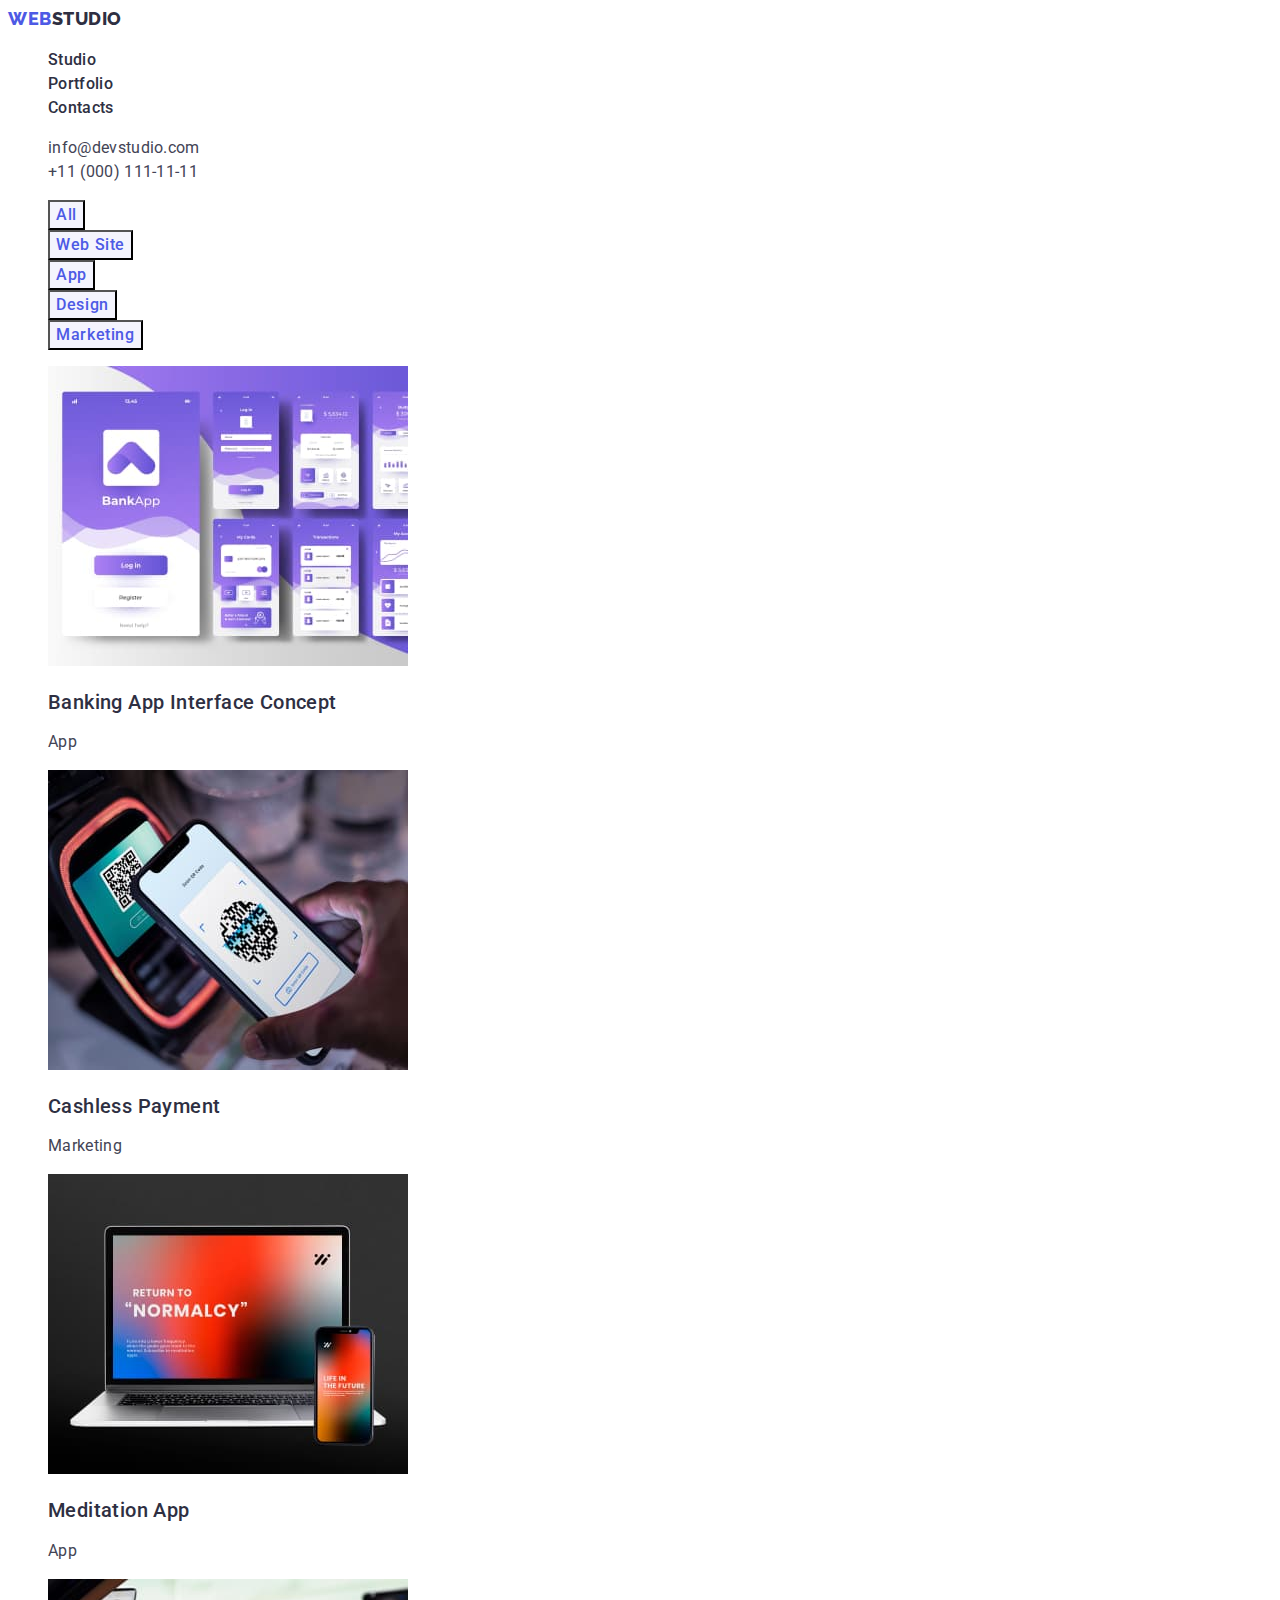
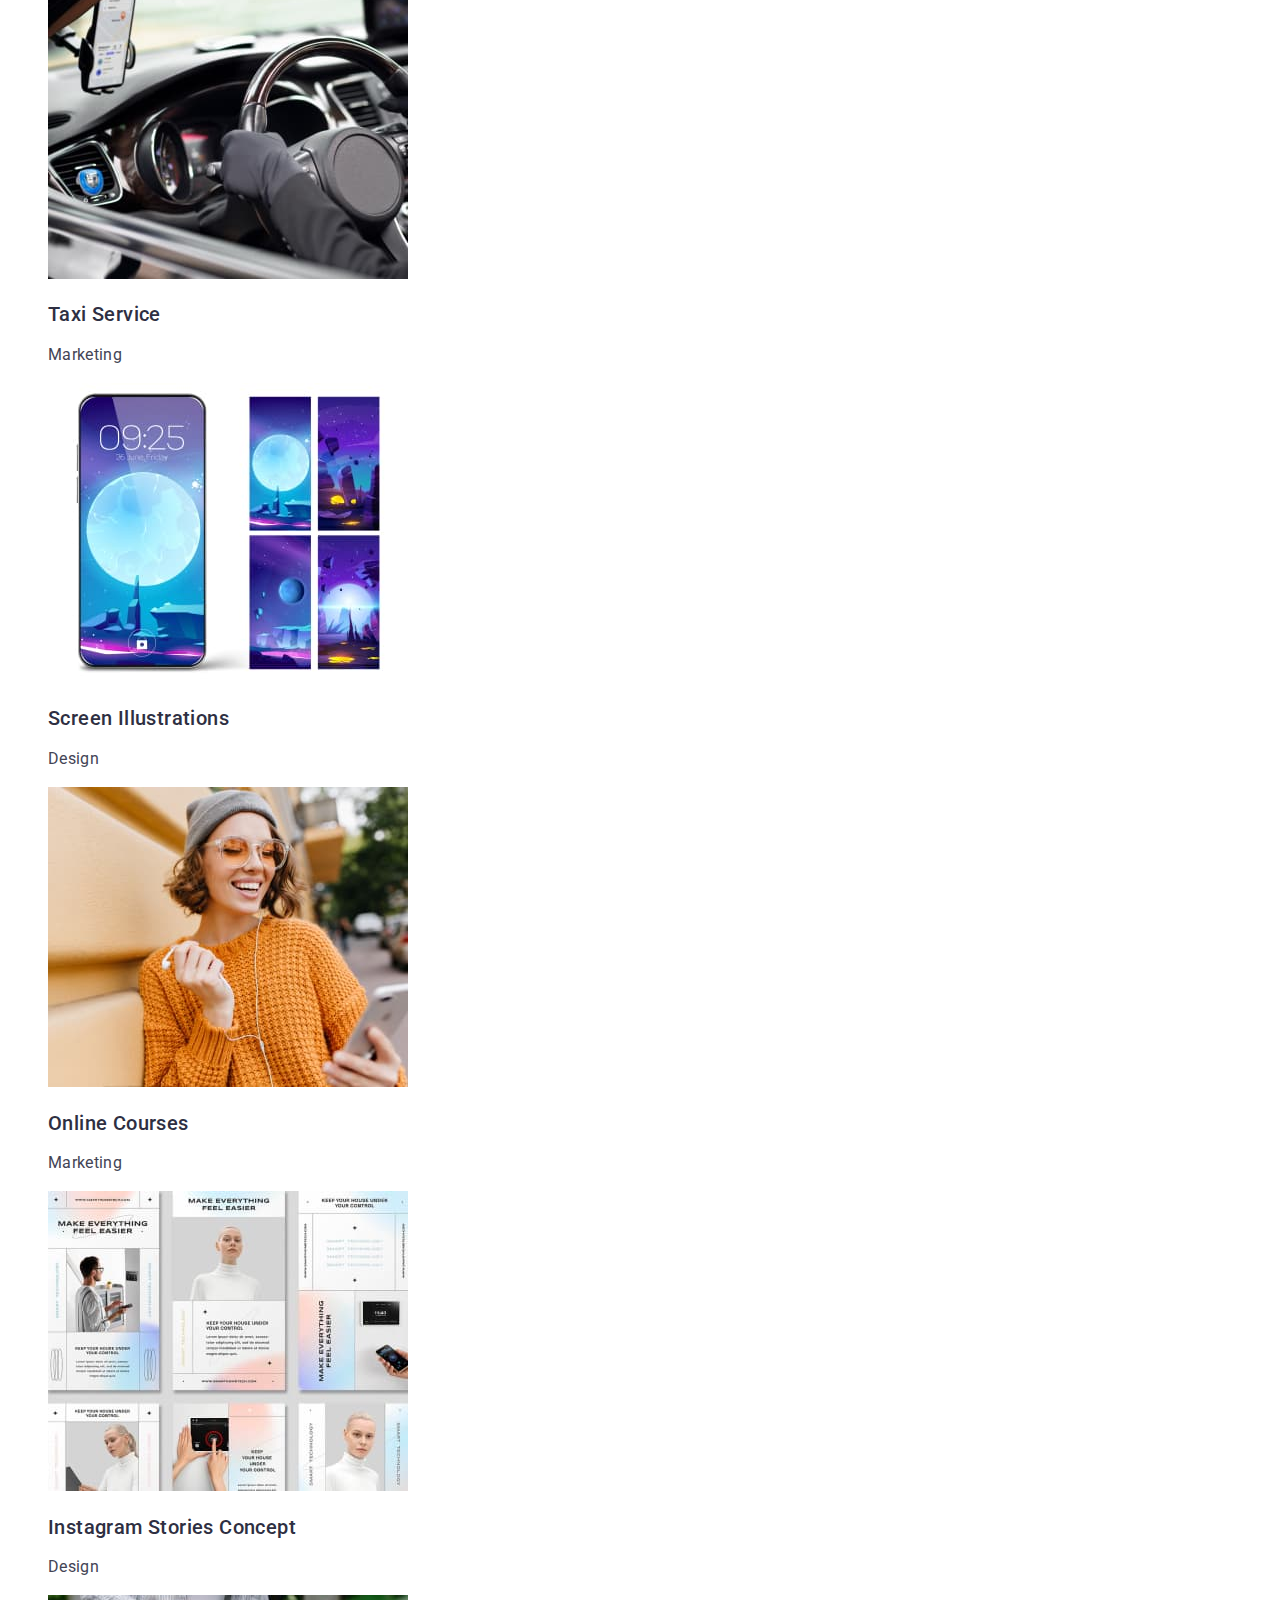
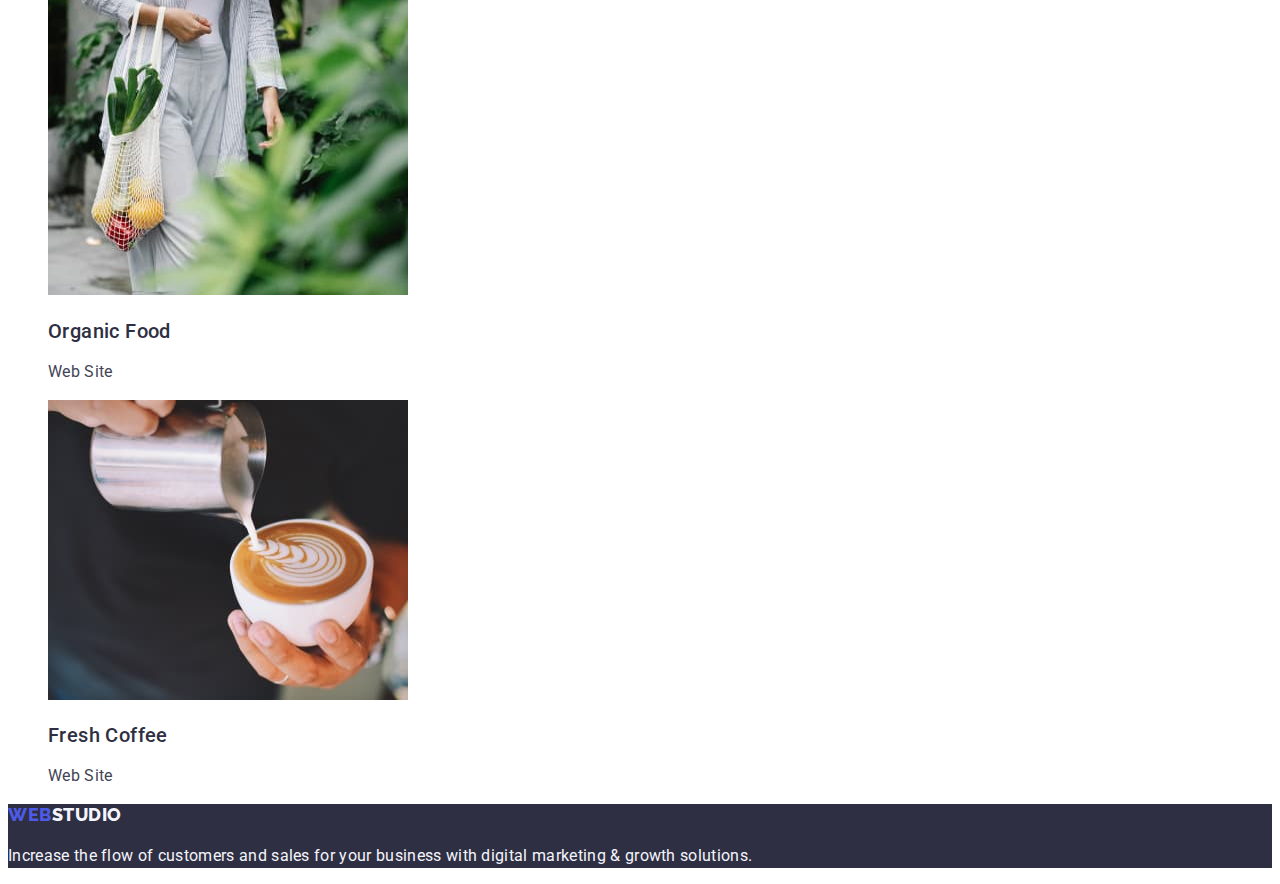
==== portfolio.html @ 8db3d0d8 "Initial commit" ====
<!DOCTYPE html>
<html lang="en">
  <head>
    <meta charset="UTF-8" />
    <meta http-equiv="X-UA-Compatible" content="IE=edge" />
    <meta name="viewport" content="width=device-width, initial-scale=1.0" />
    <title>Portfolio</title>
    <link rel="preconnect" href="https://fonts.googleapis.com" />
    <link rel="preconnect" href="https://fonts.gstatic.com" crossorigin />
    <link
      href="https://fonts.googleapis.com/css2?family=Raleway:wght@800&family=Roboto:wght@400;500;700;900&display=swap"
      rel="stylesheet"
    />
    <link rel="stylesheet" href="./css/styles.css" />
  </head>
  <body>
    <!-- Header -->
    <header class="header">
      <nav class="nav">
        <a href="./index.html" class="logo link">Web<span class="header-logo">Studio</span></a>

        <ul class="list nav-list">
          <li class="nav-item"><a href="./index.html" class="link nav-link">Studio</a></li>
          <li class="nav-item"><a href="./portfolio.html" class="link nav-link">Portfolio</a></li>
          <li class="nav-item"><a href="" class="link nav-link">Contacts</a></li>
        </ul>
      </nav>
      <address class="address">
        <ul class="list address-list">
          <li class="address-item">
            <a href="mailto:info@devstudio.com" class="link address-link">info@devstudio.com</a>
          </li>
          <li class="address-item">
            <a href="tel:+110001111111" class="link address-link">+11 (000) 111-11-11</a>
          </li>
        </ul>
      </address>
    </header>
    <!-- Main -->
    <main>
      <section class="portfolio">
        <h1 class="portfolio-title" hidden>Gallery</h1>
        <!-- Filter -->
        <ul class="list filter-list">
          <li class="filter-item">
            <button type="button" class="btn filter-btn">All</button>
          </li>
          <li class="filter-item">
            <button type="button" class="btn filter-btn">Web Site</button>
          </li>
          <li class="filter-item"><button type="button" class="btn filter-btn">App</button></li>
          <li class="filter-item"><button type="button" class="btn filter-btn">Design</button></li>
          <li class="filter-item">
            <button type="button" class="btn filter-btn">Marketing</button>
          </li>
        </ul>
        <!-- Portfolio -->
        <ul class="list portfolio-list">
          <li class="portfolio-item">
            <a href="" class="link">
              <img
                src="./images/banking-app.jpg"
                alt="Banking app interface "
                class="portfolio-pic"
              />
              <h2 class="subtitle portfolio-subtitle">Banking App Interface Concept</h2>
              <p class="portfolio-text">App</p>
            </a>
          </li>
          <li class="portfolio-item">
            <a href="" class="link">
              <img
                src="./images/cashless-payment.jpg"
                alt="Cashless payment via QR-code"
                class="portfolio-pic"
              />
              <h2 class="subtitle portfolio-subtitle">Cashless Payment</h2>
              <p class="portfolio-text">Marketing</p>
            </a>
          </li>
          <li class="portfolio-item">
            <a href="" class="link">
              <img src="./images/meditation-app.jpg" alt="Laptop and phone" class="portfolio-pic" />
              <h2 class="subtitle portfolio-subtitle">Meditation App</h2>
              <p class="portfolio-text">App</p>
            </a>
          </li>
          <li class="portfolio-item">
            <a href="" class="link">
              <img
                src="./images/taxi-service.jpeg"
                alt="taxu driver holding the wheel"
                class="portfolio-pic"
              />
              <h2 class="subtitle portfolio-subtitle">Taxi Service</h2>
              <p class="portfolio-text">Marketing</p>
            </a>
          </li>
          <li class="portfolio-item">
            <a href="" class="link">
              <img
                src="./images/screen-illustrations.jpg"
                alt="Screen with different wallpapers"
                class="portfolio-pic"
              />
              <h2 class="subtitle portfolio-subtitle">Screen Illustrations</h2>
              <p class="portfolio-text">Design</p>
            </a>
          </li>
          <li class="portfolio-item">
            <a href="" class="link">
              <img
                src="./images/online-courses.jpg"
                alt="Girl smiling and holding  headphones with a phone"
                class="portfolio-pic"
              />
              <h2 class="subtitle portfolio-subtitle">Online Courses</h2>
              <p class="portfolio-text">Marketing</p>
            </a>
          </li>
          <li class="portfolio-item">
            <a href="" class="link">
              <img
                src="./images/instagram-stories.jpg"
                alt="Tamplates with Instagram pages"
                class="portfolio-pic"
              />
              <h2 class="subtitle portfolio-subtitle">Instagram Stories Concept</h2>
              <p class="portfolio-text">Design</p>
            </a>
          </li>
          <li class="portfolio-item">
            <a href="" class="link">
              <img
                src="./images/organic-food.jpg"
                alt="Girl carrying bag with vegetables and fruits"
                class="portfolio-pic"
              />
              <h2 class="subtitle portfolio-subtitle">Organic Food</h2>
              <p class="portfolio-text">Web Site</p>
            </a>
          </li>
          <li class="portfolio-item">
            <a href="" class="link">
              <img src="./images/fresh-coffee.jpg" alt="Cappuchino" class="portfolio-pic" />
              <h2 class="subtitle portfolio-subtitle">Fresh Coffee</h2>
              <p class="portfolio-text">Web Site</p>
            </a>
          </li>
        </ul>
      </section>
    </main>
    <!-- Footer -->
    <footer class="footer">
      <a href="./index.html" class="logo link">Web<span class="footer-logo">Studio</span></a>
      <p class="footer-text">
        Increase the flow of customers and sales for your business with digital marketing & growth
        solutions.
      </p>
    </footer>
  </body>
</html>
---- css/styles.css ----
/* Body text color #434455 */
/* Secondaty text color #2E2F42 */
/* Link color #434455 */
/* Footer text color #F4F4FD */
/* Accent color #4D5AE5 */

/* Bgc hero-footer #2E2F42; */
/* White btn-bcg  #FFFFFF; */
/* Team bgc #F4F4FD; */

/* Portfolio filer text #4D5AE5 */
/* Portfolio filter bgc active #404BBF */
/* Portfolio filter bgc #E7E9FC */

:root {
  --body-text: #434455;
  --secondary-text: #2e2f42;
  --accent-colour: #4d5ae5;
  --link: #434455;
  --hover-focus-link: #404bbf;
  --footer-text: #f4f4fd;
  --white-color: #ffffff;
  --primary-btn-bcg: #404bbf;
  --hero-footer-bgc: #2e2f42;
  --main-letter-spacing: 0.02em;
  --main-line-height: 1.5;
}
body {
  font-family: 'Roboto', sans-serif;
  line-height: var(--main-line-height);
  letter-spacing: var(--main-letter-spacing);
  color: var(--body-text);
  background-color: var(--white-color);
}
.list {
  list-style: none;
}
.link {
  text-decoration: none;
}
.subtitle {
  font-weight: 500;
  font-size: 20px;
  line-height: 1.2;
  letter-spacing: 0.02em;

  color: var(--secondary-text);
}
/* Header */
/* Logo */
.logo {
  font-family: 'Raleway', sans-serif;
  font-weight: 800;
  font-size: 18px;
  line-height: 1.17;
  letter-spacing: 0.03em;
  text-transform: uppercase;

  color: var(--accent-colour);
}
.header-logo {
  color: var(--secondary-text);
}

/* Nav */
.nav-link {
  font-weight: 500;

  color: var(--secondary-text);
}
.nav-link:hover,
.nav-link:focus {
  color: var(--hover-focus-link);
}
.address {
  font-style: normal;
}
.address-link {
  font-style: normal;

  color: var(--link);
}

.address-link:hover,
.address-link:focus {
  color: var(--hover-focus-link);
}

/* Footer */
.footer {
  background-color: var(--hero-footer-bgc);
}
.footer-logo {
  color: var(--footer-text);
}
.footer-text {
  color: var(--footer-text);
}
/* Index */
/* Hero */
.hero {
  background-color: var(--hero-footer-bgc);
}
.hero-title {
  font-size: 56px;
  line-height: 1.07;
  letter-spacing: 0.02em;
  text-align: center;

  color: var(--white-color);
}
.hero-btn {
  font-family: inherit;
  font-weight: 500;
  letter-spacing: 0.04em;

  color: var(--white-color);
  background-color: var(--accent-colour);

  cursor: pointer;
}
.hero-btn:hover,
.hero-btn:focus {
  background-color: var(--hover-focus-link);
}
/* Feature */
.features-subtitle {
  color: var(--secondary-text);
}
/* Gallery */
.gallery-title {
  font-size: 36px;
  line-height: 1.11;
  text-align: center;
  letter-spacing: 0.02em;
  text-transform: capitalize;

  color: var(--secondary-text);
}
/* Team */
.team {
  background-color: var(--footer-text);
}
.team-title {
  font-size: 36px;
  line-height: 1.11;
  text-align: center;
  letter-spacing: 0.02em;
  text-transform: capitalize;

  color: var(--secondary-text);
}
.team-item {
  background-color: var(--white-color);
}
/* Portfolio */
/* Filter */
.btn {
  font-family: inherit;
  font-weight: 500;
  font-size: 16px;
  line-height: 1.5;
  text-align: center;
  letter-spacing: 0.04em;

  cursor: pointer;
}
.filter-btn {
  color: var(--accent-colour);
  background-color: var(--footer-text);
}
.filter-btn:hover,
.filter-btn:focus {
  color: var(--white-color);
  background-color: var(--hover-focus-link);
}

/* Portfolio */
.portfolio-subtitle {
  color: var(--secondary-text);
}
.portfolio-text {
  color: var(--body-text);
}
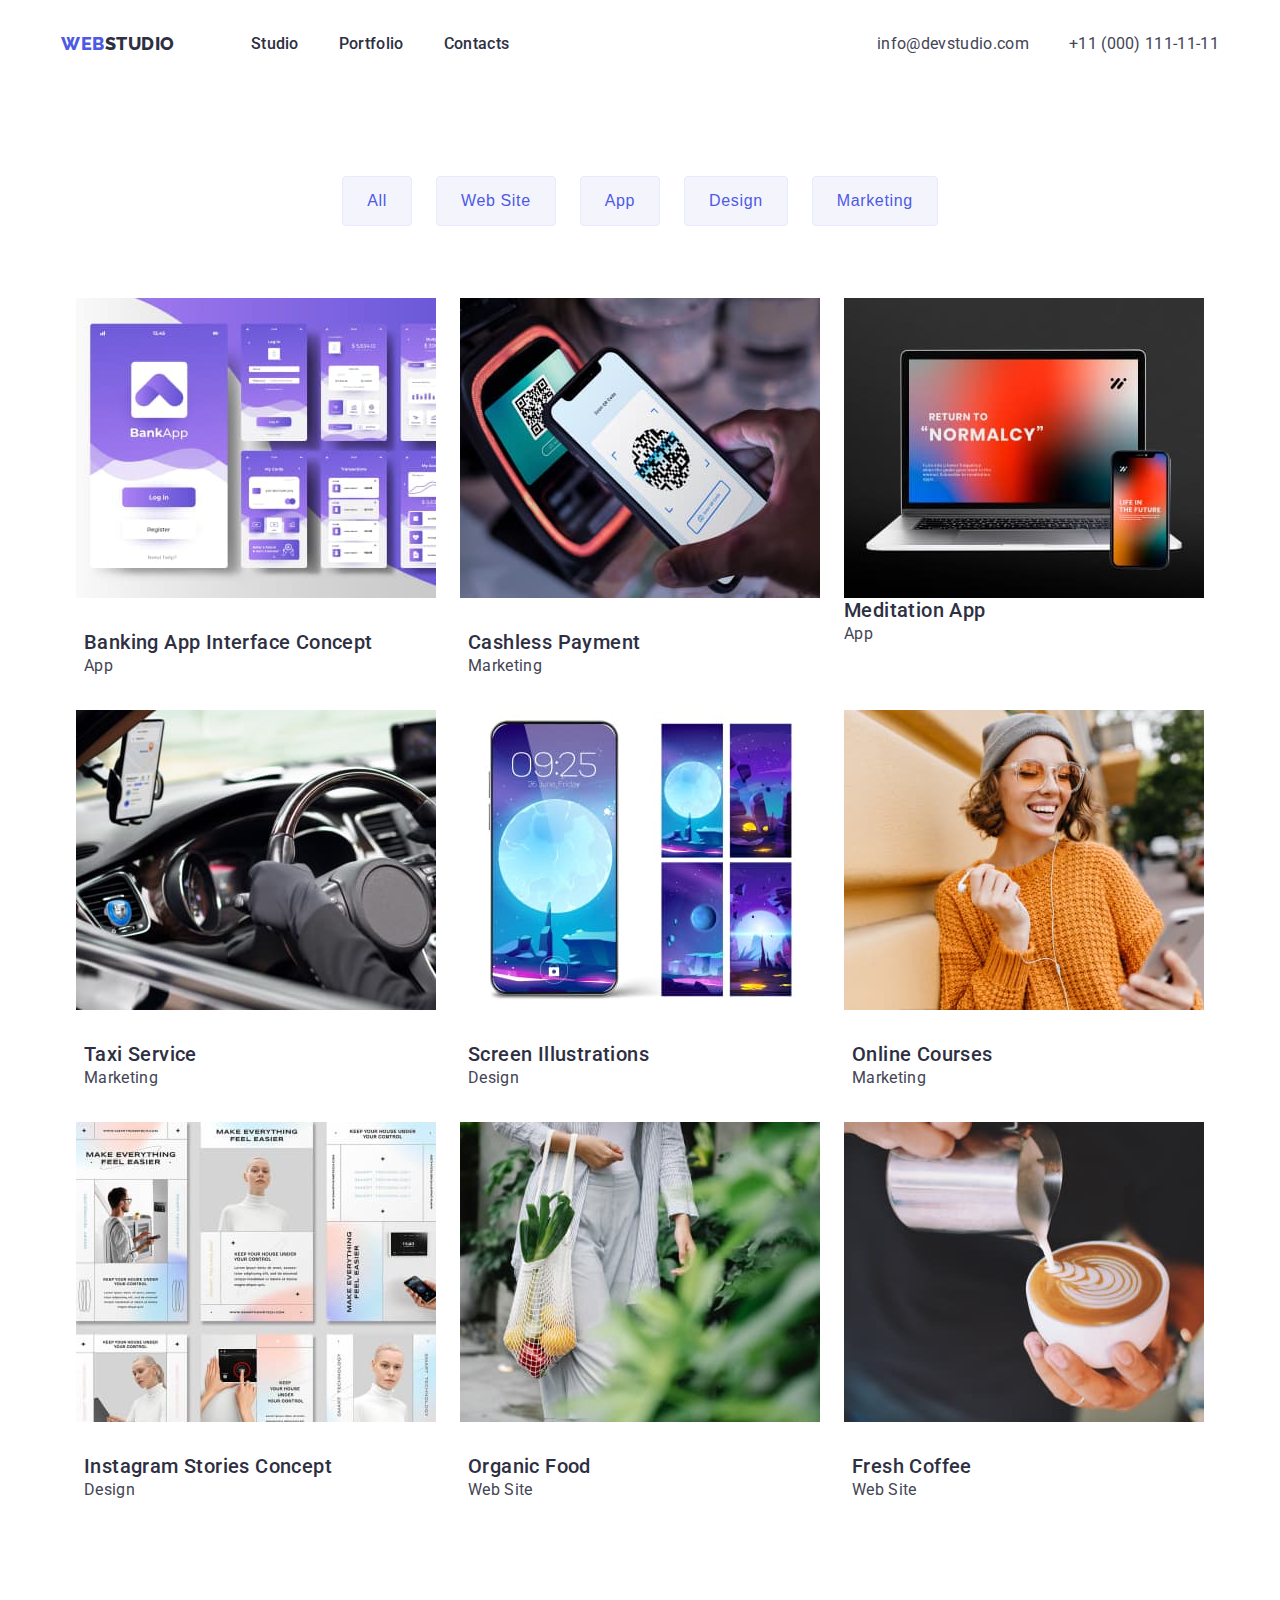
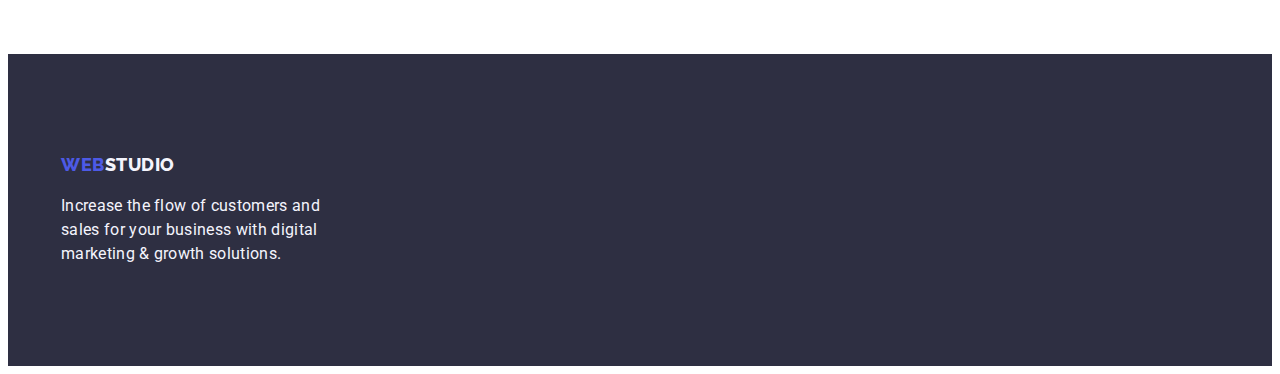
==== commit d3d9aed5: "adding flexbox" ====
--- a/portfolio.html
+++ b/portfolio.html
@@ -11,30 +11,39 @@
       href="https://fonts.googleapis.com/css2?family=Raleway:wght@800&family=Roboto:wght@400;500;700;900&display=swap"
       rel="stylesheet"
     />
+    <link
+      rel="stylesheet"
+      href="https://cdnjs.cloudflare.com/ajax/libs/modern-normalize/1.1.0/modern-normalize.min.css"
+      integrity="sha512-wpPYUAdjBVSE4KJnH1VR1HeZfpl1ub8YT/NKx4PuQ5NmX2tKuGu6U/JRp5y+Y8XG2tV+wKQpNHVUX03MfMFn9Q=="
+      crossorigin="anonymous"
+      referrerpolicy="no-referrer"
+    />
     <link rel="stylesheet" href="./css/styles.css" />
   </head>
   <body>
     <!-- Header -->
     <header class="header">
-      <nav class="nav">
-        <a href="./index.html" class="logo link">Web<span class="header-logo">Studio</span></a>
+      <div class="header-container container">
+        <nav class="nav">
+          <a href="./index.html" class="logo link">Web<span class="header-logo">Studio</span></a>
 
-        <ul class="list nav-list">
-          <li class="nav-item"><a href="./index.html" class="link nav-link">Studio</a></li>
-          <li class="nav-item"><a href="./portfolio.html" class="link nav-link">Portfolio</a></li>
-          <li class="nav-item"><a href="" class="link nav-link">Contacts</a></li>
-        </ul>
-      </nav>
-      <address class="address">
-        <ul class="list address-list">
-          <li class="address-item">
-            <a href="mailto:info@devstudio.com" class="link address-link">info@devstudio.com</a>
-          </li>
-          <li class="address-item">
-            <a href="tel:+110001111111" class="link address-link">+11 (000) 111-11-11</a>
-          </li>
-        </ul>
-      </address>
+          <ul class="list nav-list">
+            <li class="nav-item"><a href="./index.html" class="link nav-link">Studio</a></li>
+            <li class="nav-item"><a href="./portfolio.html" class="link nav-link">Portfolio</a></li>
+            <li class="nav-item"><a href="" class="link nav-link">Contacts</a></li>
+          </ul>
+        </nav>
+        <address class="address">
+          <ul class="list address-list">
+            <li class="address-item">
+              <a href="mailto:info@devstudio.com" class="link address-link">info@devstudio.com</a>
+            </li>
+            <li class="address-item">
+              <a href="tel:+110001111111" class="link address-link">+11 (000) 111-11-11</a>
+            </li>
+          </ul>
+        </address>
+      </div>
     </header>
     <!-- Main -->
     <main>
@@ -57,94 +66,110 @@
         <!-- Portfolio -->
         <ul class="list portfolio-list">
           <li class="portfolio-item">
-            <a href="" class="link">
+            <a href="" class="link portfolio-link">
               <img
                 src="./images/banking-app.jpg"
                 alt="Banking app interface "
                 class="portfolio-pic"
               />
-              <h2 class="subtitle portfolio-subtitle">Banking App Interface Concept</h2>
-              <p class="portfolio-text">App</p>
+              <div class="portfolio-content">
+                <h2 class="subtitle portfolio-subtitle">Banking App Interface Concept</h2>
+                <p class="portfolio-text">App</p>
+              </div>
             </a>
           </li>
           <li class="portfolio-item">
-            <a href="" class="link">
+            <a href="" class="link portfolio-link">
               <img
                 src="./images/cashless-payment.jpg"
                 alt="Cashless payment via QR-code"
                 class="portfolio-pic"
               />
-              <h2 class="subtitle portfolio-subtitle">Cashless Payment</h2>
-              <p class="portfolio-text">Marketing</p>
+              <div class="portfolio-content">
+                <h2 class="subtitle portfolio-subtitle">Cashless Payment</h2>
+                <p class="portfolio-text">Marketing</p>
+              </div>
             </a>
           </li>
           <li class="portfolio-item">
-            <a href="" class="link">
+            <a href="" class="link portfolio-link">
               <img src="./images/meditation-app.jpg" alt="Laptop and phone" class="portfolio-pic" />
               <h2 class="subtitle portfolio-subtitle">Meditation App</h2>
               <p class="portfolio-text">App</p>
             </a>
           </li>
           <li class="portfolio-item">
-            <a href="" class="link">
+            <a href="" class="link portfolio-link">
               <img
                 src="./images/taxi-service.jpeg"
                 alt="taxu driver holding the wheel"
                 class="portfolio-pic"
               />
-              <h2 class="subtitle portfolio-subtitle">Taxi Service</h2>
-              <p class="portfolio-text">Marketing</p>
+              <div class="portfolio-content">
+                <h2 class="subtitle portfolio-subtitle">Taxi Service</h2>
+                <p class="portfolio-text">Marketing</p>
+              </div>
             </a>
           </li>
           <li class="portfolio-item">
-            <a href="" class="link">
+            <a href="" class="link portfolio-link">
               <img
                 src="./images/screen-illustrations.jpg"
                 alt="Screen with different wallpapers"
                 class="portfolio-pic"
               />
-              <h2 class="subtitle portfolio-subtitle">Screen Illustrations</h2>
-              <p class="portfolio-text">Design</p>
+              <div class="portfolio-content">
+                <h2 class="subtitle portfolio-subtitle">Screen Illustrations</h2>
+                <p class="portfolio-text">Design</p>
+              </div>
             </a>
           </li>
           <li class="portfolio-item">
-            <a href="" class="link">
+            <a href="" class="link portfolio-link">
               <img
                 src="./images/online-courses.jpg"
                 alt="Girl smiling and holding  headphones with a phone"
                 class="portfolio-pic"
               />
-              <h2 class="subtitle portfolio-subtitle">Online Courses</h2>
-              <p class="portfolio-text">Marketing</p>
+              <div class="portfolio-content">
+                <h2 class="subtitle portfolio-subtitle">Online Courses</h2>
+                <p class="portfolio-text">Marketing</p>
+              </div>
             </a>
           </li>
           <li class="portfolio-item">
-            <a href="" class="link">
+            <a href="" class="link portfolio-link">
               <img
                 src="./images/instagram-stories.jpg"
                 alt="Tamplates with Instagram pages"
                 class="portfolio-pic"
               />
-              <h2 class="subtitle portfolio-subtitle">Instagram Stories Concept</h2>
-              <p class="portfolio-text">Design</p>
+              <div class="portfolio-content">
+                <h2 class="subtitle portfolio-subtitle">Instagram Stories Concept</h2>
+                <p class="portfolio-text">Design</p>
+              </div>
             </a>
           </li>
           <li class="portfolio-item">
-            <a href="" class="link">
+            <a href="" class="link portfolio-link">
               <img
                 src="./images/organic-food.jpg"
                 alt="Girl carrying bag with vegetables and fruits"
                 class="portfolio-pic"
               />
-              <h2 class="subtitle portfolio-subtitle">Organic Food</h2>
-              <p class="portfolio-text">Web Site</p>
+              <div class="portfolio-content">
+                <h2 class="subtitle portfolio-subtitle">Organic Food</h2>
+                <p class="portfolio-text">Web Site</p>
+              </div>
             </a>
           </li>
           <li class="portfolio-item">
-            <a href="" class="link">
+            <a href="" class="link portfolio-link">
               <img src="./images/fresh-coffee.jpg" alt="Cappuchino" class="portfolio-pic" />
-              <h2 class="subtitle portfolio-subtitle">Fresh Coffee</h2>
-              <p class="portfolio-text">Web Site</p>
+              <div class="portfolio-content">
+                <h2 class="subtitle portfolio-subtitle">Fresh Coffee</h2>
+                <p class="portfolio-text">Web Site</p>
+              </div>
             </a>
           </li>
         </ul>
@@ -152,11 +177,13 @@
     </main>
     <!-- Footer -->
     <footer class="footer">
-      <a href="./index.html" class="logo link">Web<span class="footer-logo">Studio</span></a>
-      <p class="footer-text">
-        Increase the flow of customers and sales for your business with digital marketing & growth
-        solutions.
-      </p>
+      <div class="container">
+        <a href="./index.html" class="logo link">Web<span class="footer-logo">Studio</span></a>
+        <p class="footer-text">
+          Increase the flow of customers and sales for your business with digital marketing & growth
+          solutions.
+        </p>
+      </div>
     </footer>
   </body>
 </html>
--- a/css/styles.css
+++ b/css/styles.css
@@ -11,6 +11,8 @@
 /* Portfolio filer text #4D5AE5 */
 /* Portfolio filter bgc active #404BBF */
 /* Portfolio filter bgc #E7E9FC */
+
+/* Padding left-rigth 40px */
 
 :root {
   --body-text: #434455;
@@ -24,6 +26,7 @@
   --hero-footer-bgc: #2e2f42;
   --main-letter-spacing: 0.02em;
   --main-line-height: 1.5;
+  --desctop-padding: 40px;
 }
 body {
   font-family: 'Roboto', sans-serif;
@@ -32,7 +35,23 @@
   color: var(--body-text);
   background-color: var(--white-color);
 }
-.list {
+h1,
+h2,
+h3,
+h4,
+h5,
+h6,
+p {
+  margin-top: 0;
+  margin-bottom: 0;
+}
+img {
+  display: block;
+}
+ul,
+ol {
+  padding: 0;
+  margin: 0;
   list-style: none;
 }
 .link {
@@ -46,7 +65,22 @@
 
   color: var(--secondary-text);
 }
+.section {
+  padding-top: 120px;
+  padding-bottom: 120px;
+}
+.container {
+  width: 1158px;
+  margin-right: auto;
+  margin-left: auto;
+  padding-right: 15px;
+  padding-left: 15px;
+}
 /* Header */
+.header-container {
+  display: flex;
+  align-items: center;
+}
 /* Logo */
 .logo {
   font-family: 'Raleway', sans-serif;
@@ -63,17 +97,40 @@
 }
 
 /* Nav */
+.nav {
+  display: flex;
+  align-items: center;
+}
+.nav-list {
+  display: flex;
+  margin-left: 76px;
+}
+
+.nav-item:not(:first-child) {
+  padding-left: var(--desctop-padding);
+}
+
 .nav-link {
+  display: inline-block;
+  padding-top: 24px;
+  padding-bottom: 24px;
   font-weight: 500;
-
-  color: var(--secondary-text);
-}
-.nav-link:hover,
-.nav-link:focus {
+  color: var(--secondary-text);
+}
+
+.nav-item .nav-link:hover,
+.nav-item .nav-link:focus {
   color: var(--hover-focus-link);
 }
 .address {
+  margin-left: auto;
   font-style: normal;
+}
+.address-item:not(:first-child) {
+  padding-left: var(--desctop-padding);
+}
+.address-list {
+  display: flex;
 }
 .address-link {
   font-style: normal;
@@ -86,22 +143,20 @@
   color: var(--hover-focus-link);
 }
 
-/* Footer */
-.footer {
-  background-color: var(--hero-footer-bgc);
-}
-.footer-logo {
-  color: var(--footer-text);
-}
-.footer-text {
-  color: var(--footer-text);
-}
 /* Index */
 /* Hero */
 .hero {
+  padding-top: 188px;
+  padding-bottom: 188px;
+
+  text-align: center;
   background-color: var(--hero-footer-bgc);
 }
 .hero-title {
+  width: 496px;
+  margin: 0 auto;
+  margin-bottom: 48px;
+
   font-size: 56px;
   line-height: 1.07;
   letter-spacing: 0.02em;
@@ -110,25 +165,46 @@
   color: var(--white-color);
 }
 .hero-btn {
-  font-family: inherit;
+  min-width: 169px;
+  padding: 16px 32px;
+
   font-weight: 500;
   letter-spacing: 0.04em;
-
+  border-radius: 4px;
   color: var(--white-color);
   background-color: var(--accent-colour);
 
   cursor: pointer;
+  box-shadow: 0px 4px 4px rgba(0, 0, 0, 0.15);
 }
 .hero-btn:hover,
 .hero-btn:focus {
   background-color: var(--hover-focus-link);
 }
 /* Feature */
+
+.features-list {
+  display: flex;
+}
+.features-item {
+  width: calc((100%-72px) / 4);
+  margin-right: 24px;
+}
+.features-item:last-child {
+  margin-right: 0;
+}
+
 .features-subtitle {
+  margin-bottom: 8px;
   color: var(--secondary-text);
 }
 /* Gallery */
+.gallery {
+  padding-top: 0px;
+}
 .gallery-title {
+  margin-bottom: 72px;
+
   font-size: 36px;
   line-height: 1.11;
   text-align: center;
@@ -137,11 +213,24 @@
 
   color: var(--secondary-text);
 }
+.gallery-list {
+  display: flex;
+}
+.gallery-item {
+  width: calc((100%-48pc) / 3);
+  margin-right: 24px;
+}
+.gallery-item:last-child {
+  margin-right: 0;
+}
+
 /* Team */
 .team {
   background-color: var(--footer-text);
 }
 .team-title {
+  margin-bottom: 72px;
+
   font-size: 36px;
   line-height: 1.11;
   text-align: center;
@@ -150,18 +239,52 @@
 
   color: var(--secondary-text);
 }
+.team-list {
+  display: flex;
+}
 .team-item {
+  width: calc((100%-72px) / 4);
+  margin-right: 24px;
+
+  text-align: center;
+
   background-color: var(--white-color);
 }
+.team-item:last-child {
+  margin-right: 0;
+}
+
+.team-content {
+  padding: 32px 0;
+}
+.team-subtitle {
+  margin-bottom: 8px;
+}
 /* Portfolio */
+.portfolio {
+  padding-top: 96px;
+  padding-bottom: 120px;
+}
 /* Filter */
+.filter-list {
+  display: flex;
+  justify-content: center;
+
+  margin-bottom: 72px;
+}
+.filter-item + .filter-item {
+  margin-left: 24px;
+}
 .btn {
-  font-family: inherit;
+  padding: 12px 24px;
+
   font-weight: 500;
   font-size: 16px;
   line-height: 1.5;
   text-align: center;
   letter-spacing: 0.04em;
+  border: 1px solid #e7e9fc;
+  border-radius: 4px;
 
   cursor: pointer;
 }
@@ -176,9 +299,38 @@
 }
 
 /* Portfolio */
+.portfolio-list {
+  display: flex;
+  flex-wrap: wrap;
+  justify-content: center;
+}
+.portfolio-item {
+  margin-right: 24px;
+}
+.portfolio-item:nth-child(3n) {
+  margin-right: 0;
+}
+
+.portfolio-content {
+  padding: 32px 0 32px 8px;
+}
 .portfolio-subtitle {
   color: var(--secondary-text);
 }
 .portfolio-text {
   color: var(--body-text);
 }
+/* Footer */
+.footer {
+  padding: 100px 0;
+  background-color: var(--hero-footer-bgc);
+}
+.footer-logo {
+  color: var(--footer-text);
+}
+.footer-text {
+  width: 264px;
+  margin-top: 16px;
+
+  color: var(--footer-text);
+}
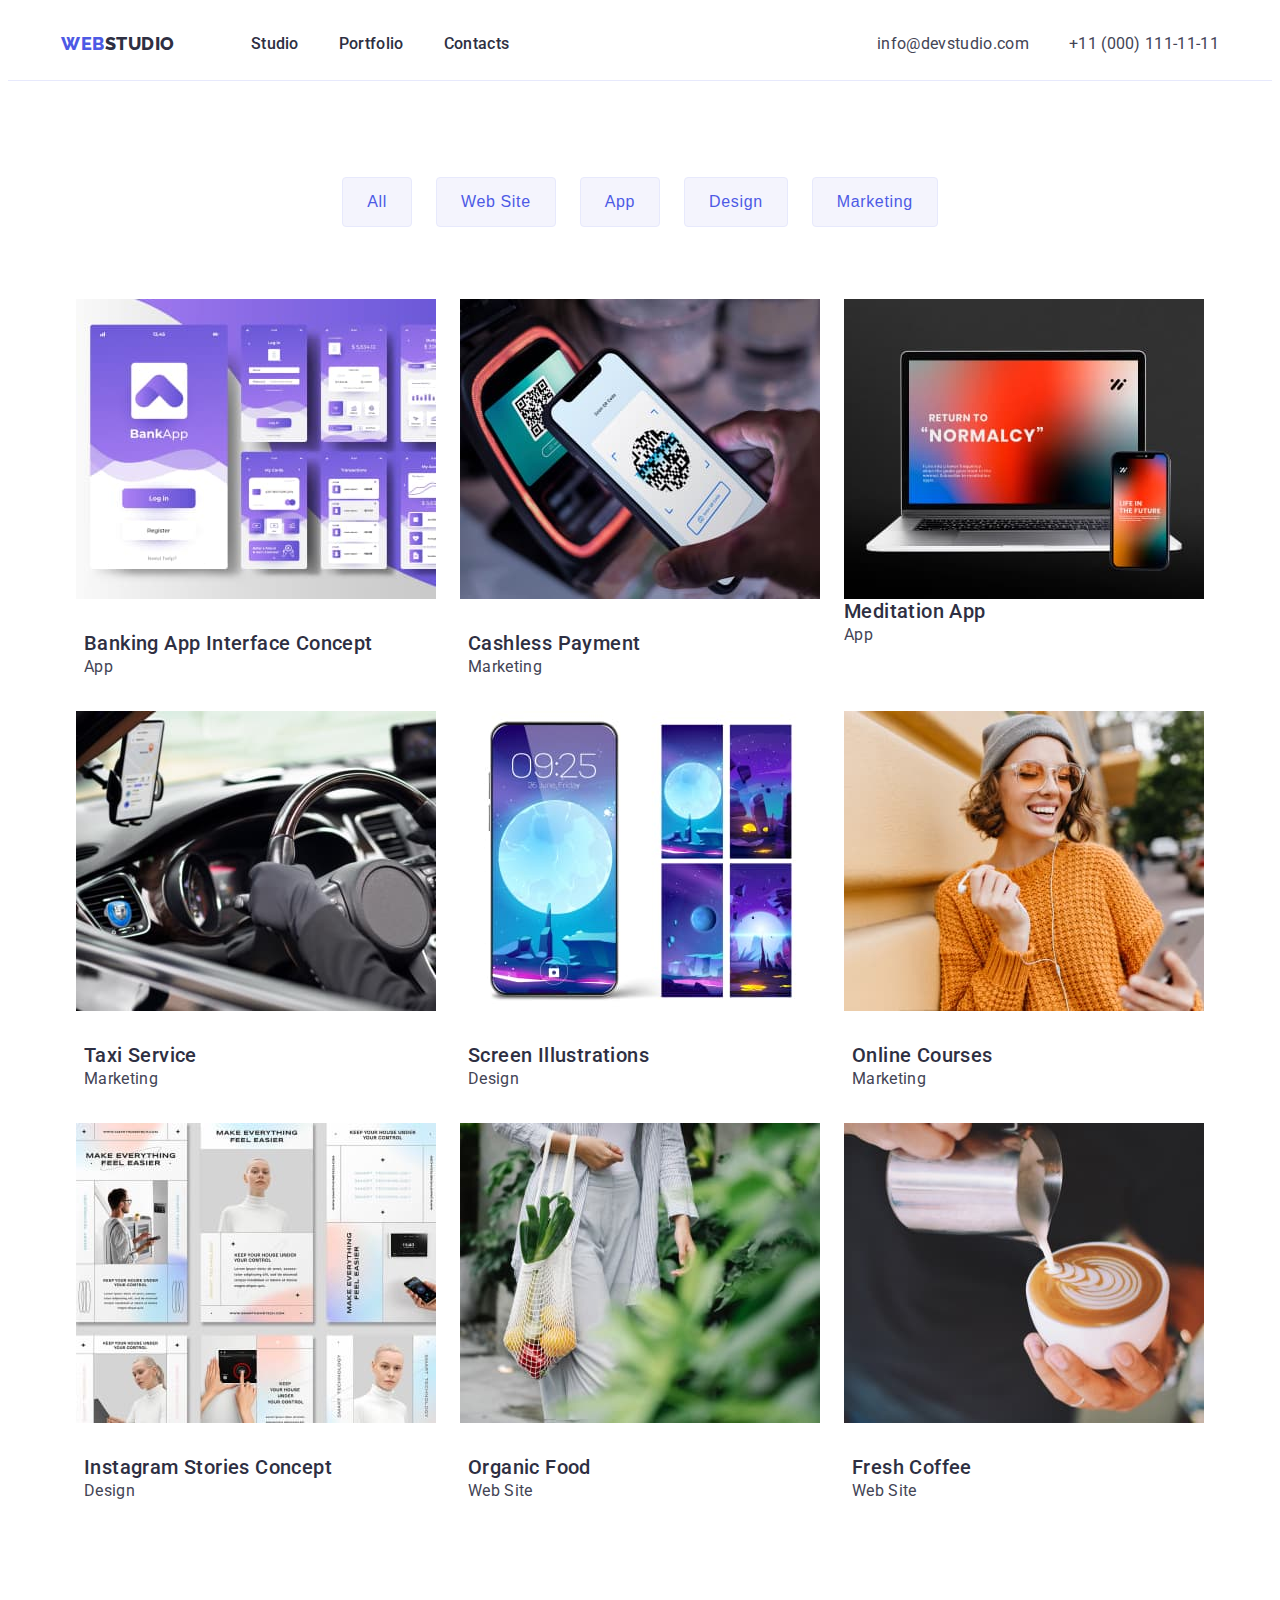
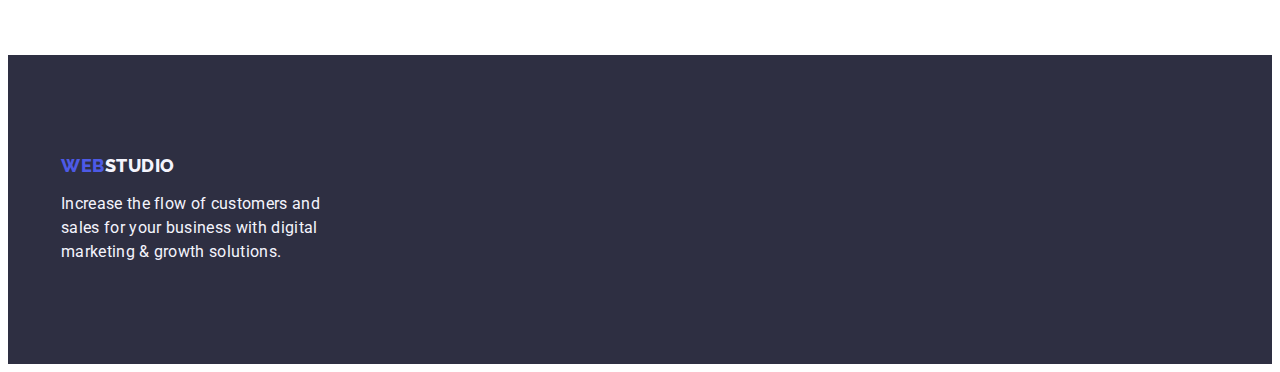
==== commit bf91a1cc: "add markup and correct styles" ====
--- a/portfolio.html
+++ b/portfolio.html
@@ -48,131 +48,139 @@
     <!-- Main -->
     <main>
       <section class="portfolio">
-        <h1 class="portfolio-title" hidden>Gallery</h1>
-        <!-- Filter -->
-        <ul class="list filter-list">
-          <li class="filter-item">
-            <button type="button" class="btn filter-btn">All</button>
-          </li>
-          <li class="filter-item">
-            <button type="button" class="btn filter-btn">Web Site</button>
-          </li>
-          <li class="filter-item"><button type="button" class="btn filter-btn">App</button></li>
-          <li class="filter-item"><button type="button" class="btn filter-btn">Design</button></li>
-          <li class="filter-item">
-            <button type="button" class="btn filter-btn">Marketing</button>
-          </li>
-        </ul>
-        <!-- Portfolio -->
-        <ul class="list portfolio-list">
-          <li class="portfolio-item">
-            <a href="" class="link portfolio-link">
-              <img
-                src="./images/banking-app.jpg"
-                alt="Banking app interface "
-                class="portfolio-pic"
-              />
-              <div class="portfolio-content">
-                <h2 class="subtitle portfolio-subtitle">Banking App Interface Concept</h2>
+        <div class="container">
+          <h1 class="portfolio-title" hidden>Gallery</h1>
+          <!-- Filter -->
+          <ul class="list filter-list">
+            <li class="filter-item">
+              <button type="button" class="btn filter-btn">All</button>
+            </li>
+            <li class="filter-item">
+              <button type="button" class="btn filter-btn">Web Site</button>
+            </li>
+            <li class="filter-item"><button type="button" class="btn filter-btn">App</button></li>
+            <li class="filter-item">
+              <button type="button" class="btn filter-btn">Design</button>
+            </li>
+            <li class="filter-item">
+              <button type="button" class="btn filter-btn">Marketing</button>
+            </li>
+          </ul>
+          <!-- Portfolio -->
+          <ul class="list portfolio-list">
+            <li class="portfolio-item">
+              <a href="" class="link portfolio-link">
+                <img
+                  src="./images/banking-app.jpg"
+                  alt="Banking app interface "
+                  class="portfolio-pic"
+                />
+                <div class="portfolio-content">
+                  <h2 class="subtitle portfolio-subtitle">Banking App Interface Concept</h2>
+                  <p class="portfolio-text">App</p>
+                </div>
+              </a>
+            </li>
+            <li class="portfolio-item">
+              <a href="" class="link portfolio-link">
+                <img
+                  src="./images/cashless-payment.jpg"
+                  alt="Cashless payment via QR-code"
+                  class="portfolio-pic"
+                />
+                <div class="portfolio-content">
+                  <h2 class="subtitle portfolio-subtitle">Cashless Payment</h2>
+                  <p class="portfolio-text">Marketing</p>
+                </div>
+              </a>
+            </li>
+            <li class="portfolio-item">
+              <a href="" class="link portfolio-link">
+                <img
+                  src="./images/meditation-app.jpg"
+                  alt="Laptop and phone"
+                  class="portfolio-pic"
+                />
+                <h2 class="subtitle portfolio-subtitle">Meditation App</h2>
                 <p class="portfolio-text">App</p>
-              </div>
-            </a>
-          </li>
-          <li class="portfolio-item">
-            <a href="" class="link portfolio-link">
-              <img
-                src="./images/cashless-payment.jpg"
-                alt="Cashless payment via QR-code"
-                class="portfolio-pic"
-              />
-              <div class="portfolio-content">
-                <h2 class="subtitle portfolio-subtitle">Cashless Payment</h2>
-                <p class="portfolio-text">Marketing</p>
-              </div>
-            </a>
-          </li>
-          <li class="portfolio-item">
-            <a href="" class="link portfolio-link">
-              <img src="./images/meditation-app.jpg" alt="Laptop and phone" class="portfolio-pic" />
-              <h2 class="subtitle portfolio-subtitle">Meditation App</h2>
-              <p class="portfolio-text">App</p>
-            </a>
-          </li>
-          <li class="portfolio-item">
-            <a href="" class="link portfolio-link">
-              <img
-                src="./images/taxi-service.jpeg"
-                alt="taxu driver holding the wheel"
-                class="portfolio-pic"
-              />
-              <div class="portfolio-content">
-                <h2 class="subtitle portfolio-subtitle">Taxi Service</h2>
-                <p class="portfolio-text">Marketing</p>
-              </div>
-            </a>
-          </li>
-          <li class="portfolio-item">
-            <a href="" class="link portfolio-link">
-              <img
-                src="./images/screen-illustrations.jpg"
-                alt="Screen with different wallpapers"
-                class="portfolio-pic"
-              />
-              <div class="portfolio-content">
-                <h2 class="subtitle portfolio-subtitle">Screen Illustrations</h2>
-                <p class="portfolio-text">Design</p>
-              </div>
-            </a>
-          </li>
-          <li class="portfolio-item">
-            <a href="" class="link portfolio-link">
-              <img
-                src="./images/online-courses.jpg"
-                alt="Girl smiling and holding  headphones with a phone"
-                class="portfolio-pic"
-              />
-              <div class="portfolio-content">
-                <h2 class="subtitle portfolio-subtitle">Online Courses</h2>
-                <p class="portfolio-text">Marketing</p>
-              </div>
-            </a>
-          </li>
-          <li class="portfolio-item">
-            <a href="" class="link portfolio-link">
-              <img
-                src="./images/instagram-stories.jpg"
-                alt="Tamplates with Instagram pages"
-                class="portfolio-pic"
-              />
-              <div class="portfolio-content">
-                <h2 class="subtitle portfolio-subtitle">Instagram Stories Concept</h2>
-                <p class="portfolio-text">Design</p>
-              </div>
-            </a>
-          </li>
-          <li class="portfolio-item">
-            <a href="" class="link portfolio-link">
-              <img
-                src="./images/organic-food.jpg"
-                alt="Girl carrying bag with vegetables and fruits"
-                class="portfolio-pic"
-              />
-              <div class="portfolio-content">
-                <h2 class="subtitle portfolio-subtitle">Organic Food</h2>
-                <p class="portfolio-text">Web Site</p>
-              </div>
-            </a>
-          </li>
-          <li class="portfolio-item">
-            <a href="" class="link portfolio-link">
-              <img src="./images/fresh-coffee.jpg" alt="Cappuchino" class="portfolio-pic" />
-              <div class="portfolio-content">
-                <h2 class="subtitle portfolio-subtitle">Fresh Coffee</h2>
-                <p class="portfolio-text">Web Site</p>
-              </div>
-            </a>
-          </li>
-        </ul>
+              </a>
+            </li>
+            <li class="portfolio-item">
+              <a href="" class="link portfolio-link">
+                <img
+                  src="./images/taxi-service.jpeg"
+                  alt="taxu driver holding the wheel"
+                  class="portfolio-pic"
+                />
+                <div class="portfolio-content">
+                  <h2 class="subtitle portfolio-subtitle">Taxi Service</h2>
+                  <p class="portfolio-text">Marketing</p>
+                </div>
+              </a>
+            </li>
+            <li class="portfolio-item">
+              <a href="" class="link portfolio-link">
+                <img
+                  src="./images/screen-illustrations.jpg"
+                  alt="Screen with different wallpapers"
+                  class="portfolio-pic"
+                />
+                <div class="portfolio-content">
+                  <h2 class="subtitle portfolio-subtitle">Screen Illustrations</h2>
+                  <p class="portfolio-text">Design</p>
+                </div>
+              </a>
+            </li>
+            <li class="portfolio-item">
+              <a href="" class="link portfolio-link">
+                <img
+                  src="./images/online-courses.jpg"
+                  alt="Girl smiling and holding  headphones with a phone"
+                  class="portfolio-pic"
+                />
+                <div class="portfolio-content">
+                  <h2 class="subtitle portfolio-subtitle">Online Courses</h2>
+                  <p class="portfolio-text">Marketing</p>
+                </div>
+              </a>
+            </li>
+            <li class="portfolio-item">
+              <a href="" class="link portfolio-link">
+                <img
+                  src="./images/instagram-stories.jpg"
+                  alt="Tamplates with Instagram pages"
+                  class="portfolio-pic"
+                />
+                <div class="portfolio-content">
+                  <h2 class="subtitle portfolio-subtitle">Instagram Stories Concept</h2>
+                  <p class="portfolio-text">Design</p>
+                </div>
+              </a>
+            </li>
+            <li class="portfolio-item">
+              <a href="" class="link portfolio-link">
+                <img
+                  src="./images/organic-food.jpg"
+                  alt="Girl carrying bag with vegetables and fruits"
+                  class="portfolio-pic"
+                />
+                <div class="portfolio-content">
+                  <h2 class="subtitle portfolio-subtitle">Organic Food</h2>
+                  <p class="portfolio-text">Web Site</p>
+                </div>
+              </a>
+            </li>
+            <li class="portfolio-item">
+              <a href="" class="link portfolio-link">
+                <img src="./images/fresh-coffee.jpg" alt="Cappuchino" class="portfolio-pic" />
+                <div class="portfolio-content">
+                  <h2 class="subtitle portfolio-subtitle">Fresh Coffee</h2>
+                  <p class="portfolio-text">Web Site</p>
+                </div>
+              </a>
+            </li>
+          </ul>
+        </div>
       </section>
     </main>
     <!-- Footer -->
--- a/css/styles.css
+++ b/css/styles.css
@@ -77,6 +77,9 @@
   padding-left: 15px;
 }
 /* Header */
+.header {
+  border-bottom: 1px solid #e7e9fc;
+}
 .header-container {
   display: flex;
   align-items: center;
@@ -93,6 +96,8 @@
   color: var(--accent-colour);
 }
 .header-logo {
+  margin-right: 76px;
+
   color: var(--secondary-text);
 }
 
@@ -103,11 +108,7 @@
 }
 .nav-list {
   display: flex;
-  margin-left: 76px;
-}
-
-.nav-item:not(:first-child) {
-  padding-left: var(--desctop-padding);
+  gap: 40px;
 }
 
 .nav-link {
@@ -124,17 +125,14 @@
 }
 .address {
   margin-left: auto;
-  font-style: normal;
-}
-.address-item:not(:first-child) {
-  padding-left: var(--desctop-padding);
-}
+}
+
 .address-list {
   display: flex;
+  gap: 40px;
 }
 .address-link {
   font-style: normal;
-
   color: var(--link);
 }
 
@@ -249,13 +247,16 @@
   text-align: center;
 
   background-color: var(--white-color);
+  box-shadow: 0px 1px 6px rgba(46, 47, 66, 0.08), 0px 1px 1px rgba(46, 47, 66, 0.16),
+    0px 2px 1px rgba(46, 47, 66, 0.08);
+  border-radius: 0px 0px 4px 4px;
 }
 .team-item:last-child {
   margin-right: 0;
 }
 
 .team-content {
-  padding: 32px 0;
+  padding: 32px 16px;
 }
 .team-subtitle {
   margin-bottom: 8px;
@@ -326,11 +327,12 @@
   background-color: var(--hero-footer-bgc);
 }
 .footer-logo {
+  display: inline-block;
+  margin-bottom: 16px;
   color: var(--footer-text);
 }
 .footer-text {
   width: 264px;
-  margin-top: 16px;
 
   color: var(--footer-text);
 }
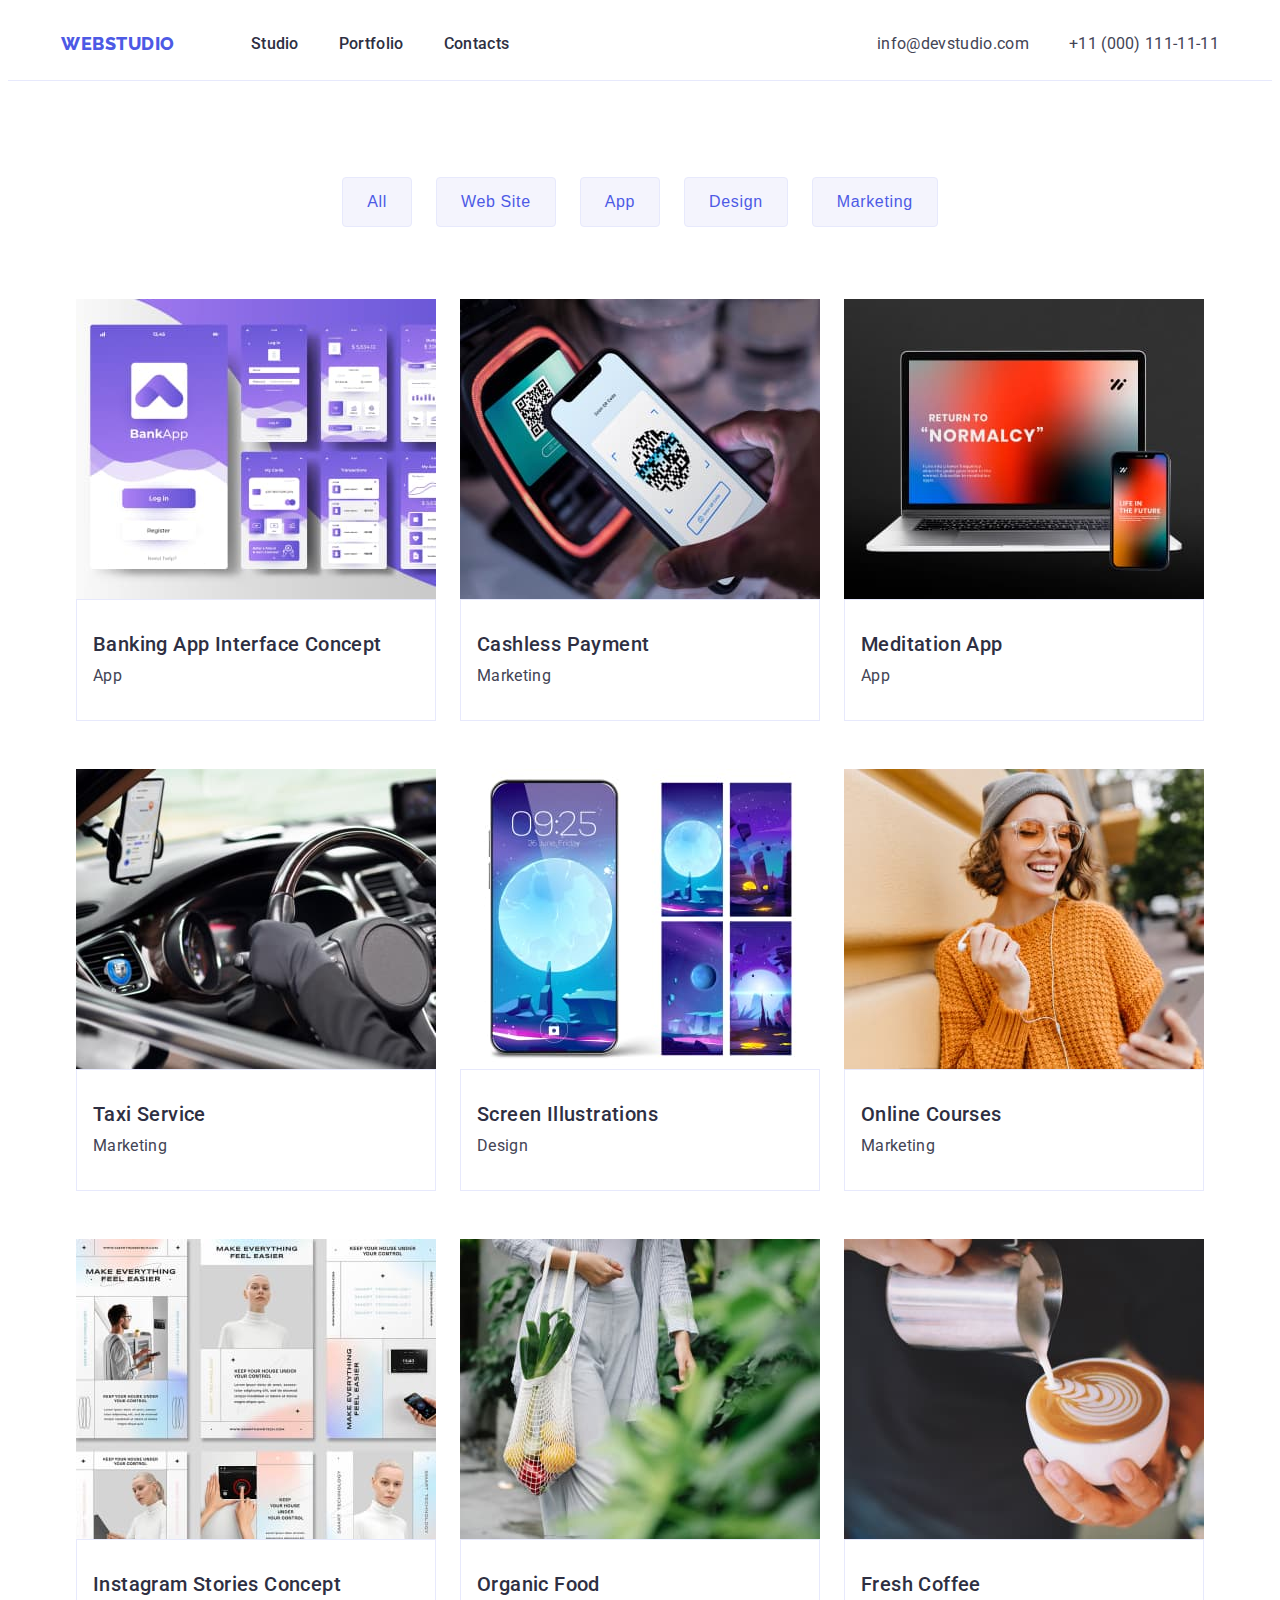
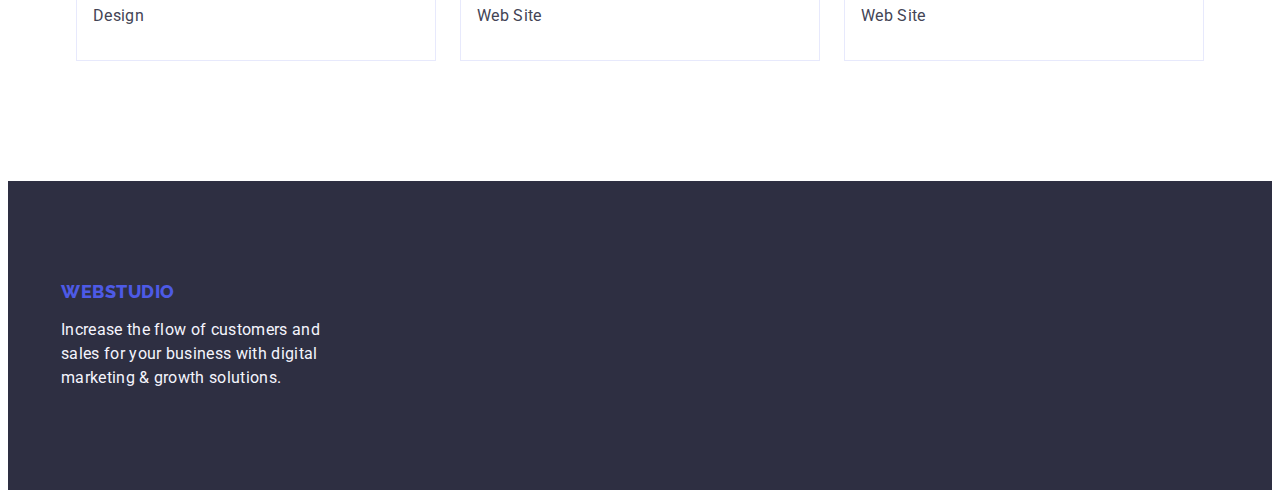
==== commit bf6f7499: "add geometrical styles" ====
--- a/portfolio.html
+++ b/portfolio.html
@@ -101,8 +101,10 @@
                   alt="Laptop and phone"
                   class="portfolio-pic"
                 />
-                <h2 class="subtitle portfolio-subtitle">Meditation App</h2>
-                <p class="portfolio-text">App</p>
+                <div class="portfolio-content">
+                  <h2 class="subtitle portfolio-subtitle">Meditation App</h2>
+                  <p class="portfolio-text">App</p>
+                </div>
               </a>
             </li>
             <li class="portfolio-item">
--- a/css/styles.css
+++ b/css/styles.css
@@ -97,7 +97,8 @@
 }
 .header-logo {
   margin-right: 76px;
-
+}
+.header-studio {
   color: var(--secondary-text);
 }
 
@@ -151,7 +152,7 @@
   background-color: var(--hero-footer-bgc);
 }
 .hero-title {
-  width: 496px;
+  max-width: 496px;
   margin: 0 auto;
   margin-bottom: 48px;
 
@@ -163,6 +164,8 @@
   color: var(--white-color);
 }
 .hero-btn {
+  display: block;
+  height: 56px;
   min-width: 169px;
   padding: 16px 32px;
 
@@ -171,7 +174,7 @@
   border-radius: 4px;
   color: var(--white-color);
   background-color: var(--accent-colour);
-
+  border: none;
   cursor: pointer;
   box-shadow: 0px 4px 4px rgba(0, 0, 0, 0.15);
 }
@@ -270,12 +273,10 @@
 .filter-list {
   display: flex;
   justify-content: center;
-
+  gap: 24px;
   margin-bottom: 72px;
 }
-.filter-item + .filter-item {
-  margin-left: 24px;
-}
+
 .btn {
   padding: 12px 24px;
 
@@ -297,6 +298,7 @@
 .filter-btn:focus {
   color: var(--white-color);
   background-color: var(--hover-focus-link);
+  border: 1px solid transparent;
 }
 
 /* Portfolio */
@@ -304,6 +306,7 @@
   display: flex;
   flex-wrap: wrap;
   justify-content: center;
+  row-gap: 48px;
 }
 .portfolio-item {
   margin-right: 24px;
@@ -313,9 +316,11 @@
 }
 
 .portfolio-content {
-  padding: 32px 0 32px 8px;
+  padding: 32px 16px;
+  border: 1px solid #e7e9fc;
 }
 .portfolio-subtitle {
+  margin-bottom: 8px;
   color: var(--secondary-text);
 }
 .portfolio-text {
@@ -329,6 +334,9 @@
 .footer-logo {
   display: inline-block;
   margin-bottom: 16px;
+}
+
+.footer-studio {
   color: var(--footer-text);
 }
 .footer-text {
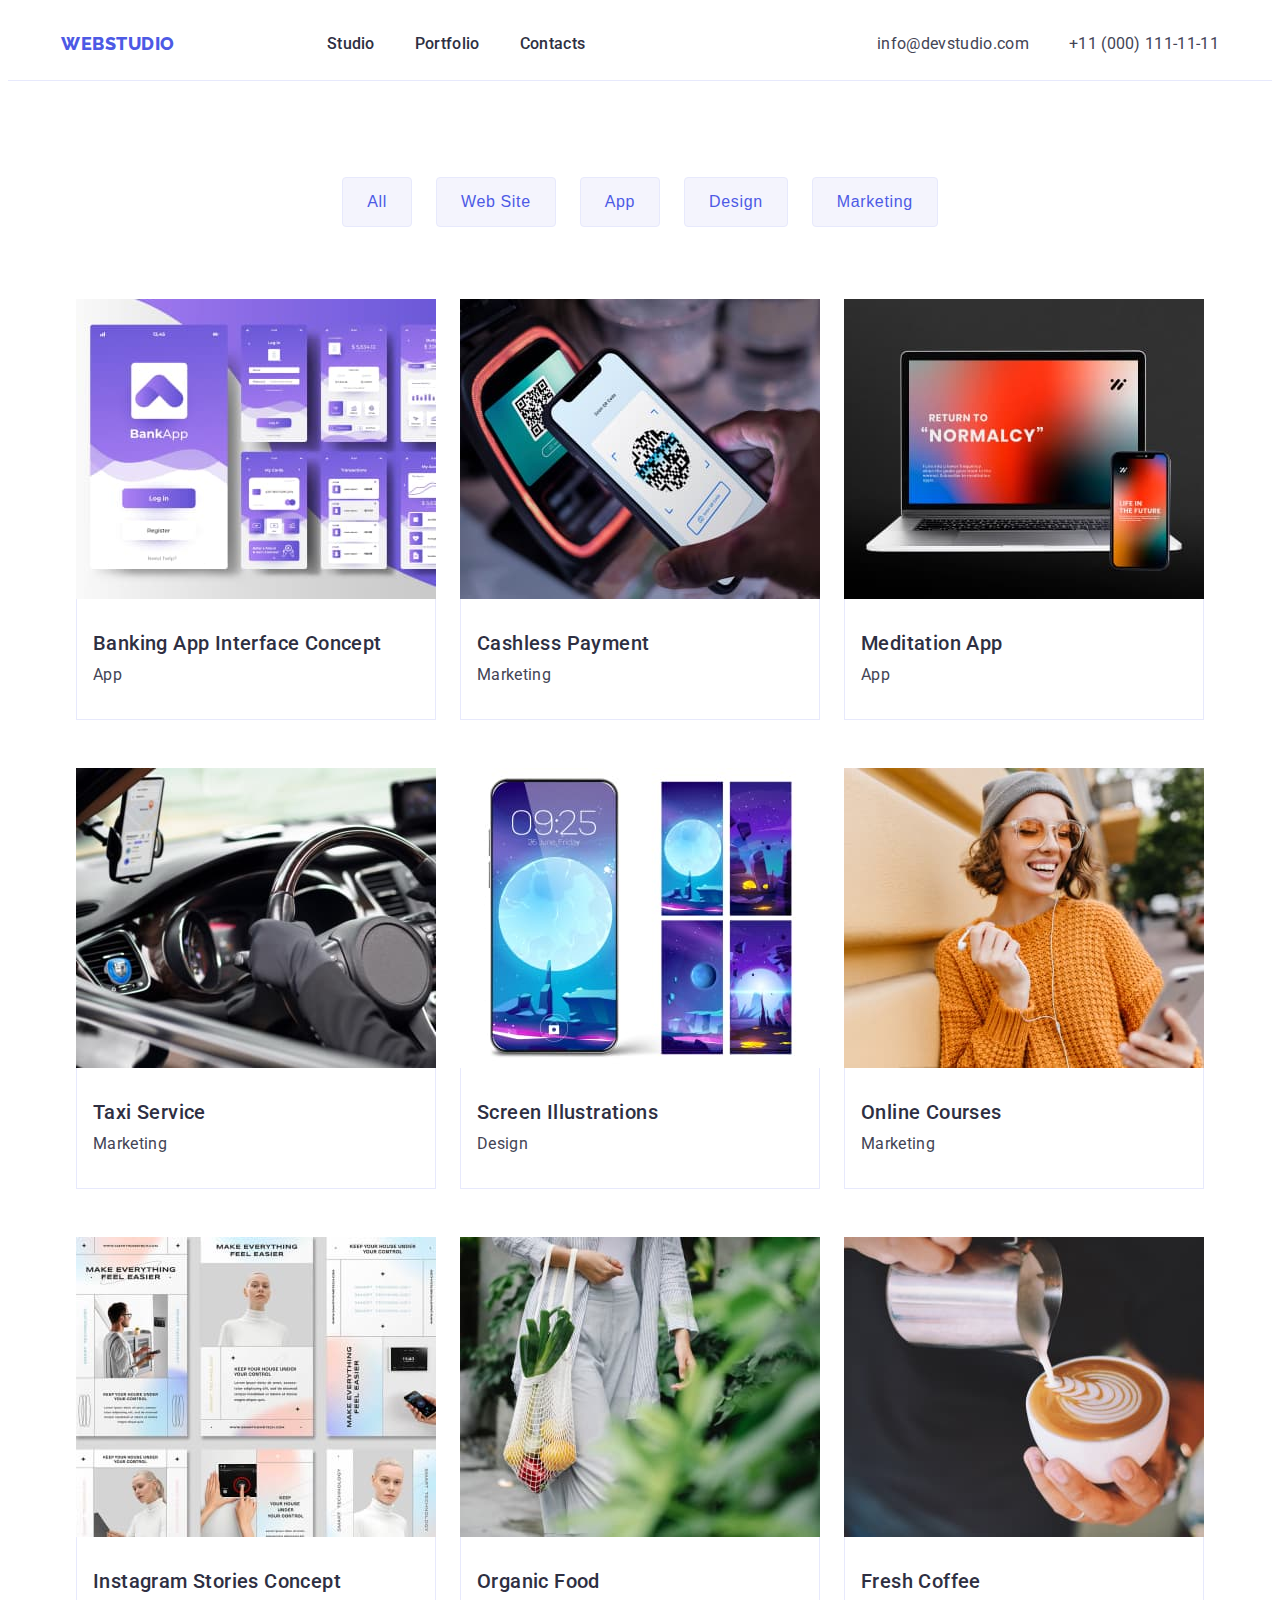
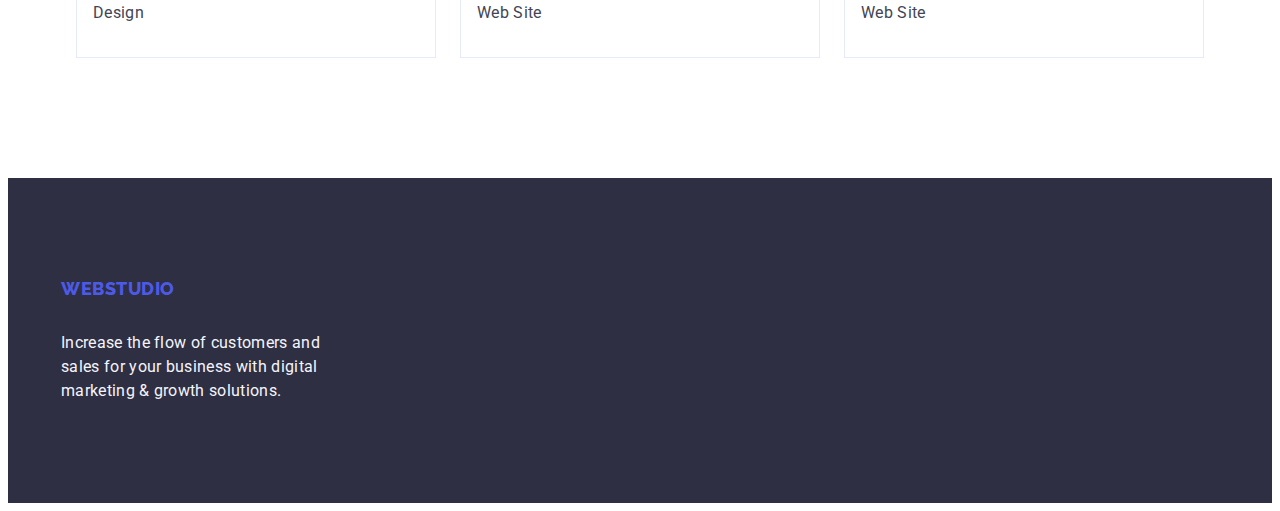
==== commit 88b079b7: "add border-top styles for portfolio page" ====
--- a/portfolio.html
+++ b/portfolio.html
@@ -25,7 +25,9 @@
     <header class="header">
       <div class="header-container container">
         <nav class="nav">
-          <a href="./index.html" class="logo link">Web<span class="header-logo">Studio</span></a>
+          <a href="./index.html" class="header-logo logo link"
+            >Web<span class="header-logo">Studio</span></a
+          >
 
           <ul class="list nav-list">
             <li class="nav-item"><a href="./index.html" class="link nav-link">Studio</a></li>
@@ -188,7 +190,9 @@
     <!-- Footer -->
     <footer class="footer">
       <div class="container">
-        <a href="./index.html" class="logo link">Web<span class="footer-logo">Studio</span></a>
+        <a href="./index.html" class="footer-logo logo link"
+          >Web<span class="footer-logo">Studio</span></a
+        >
         <p class="footer-text">
           Increase the flow of customers and sales for your business with digital marketing & growth
           solutions.
--- a/css/styles.css
+++ b/css/styles.css
@@ -318,6 +318,7 @@
 .portfolio-content {
   padding: 32px 16px;
   border: 1px solid #e7e9fc;
+  border-top: none;
 }
 .portfolio-subtitle {
   margin-bottom: 8px;
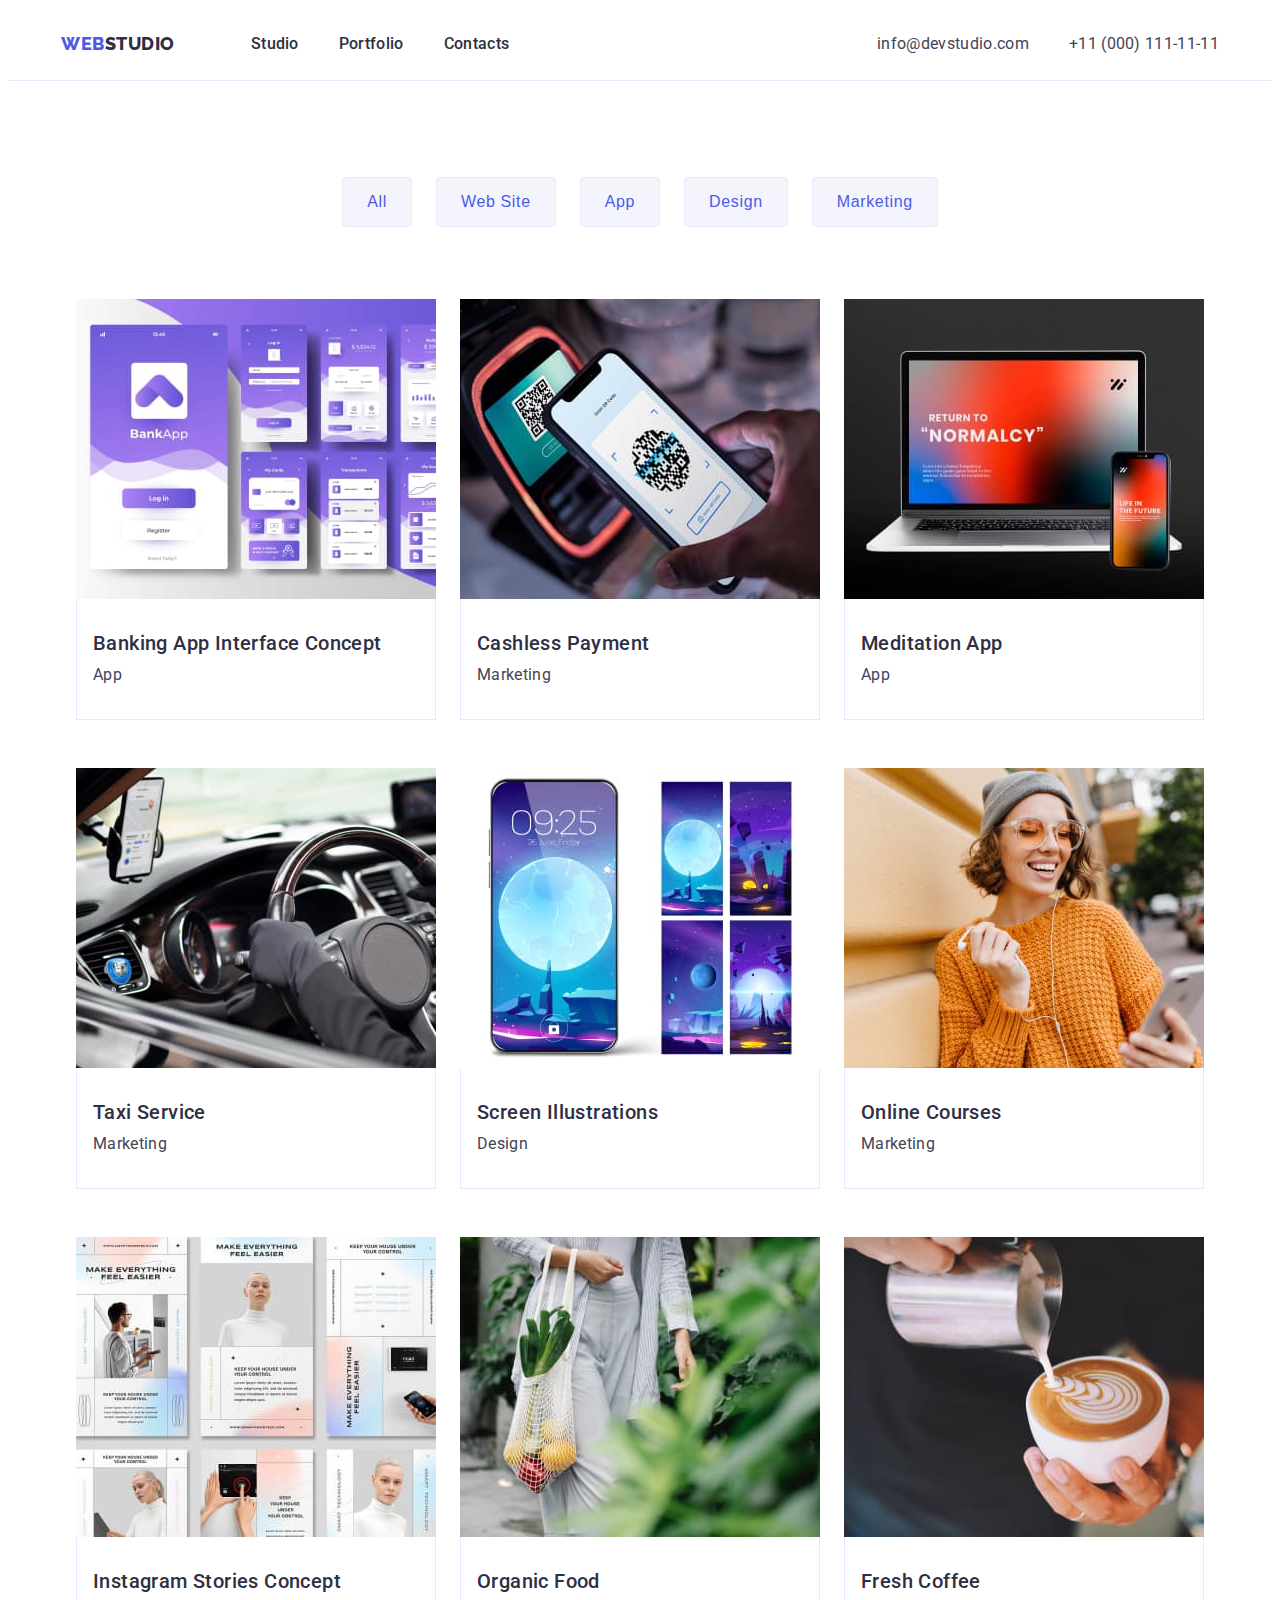
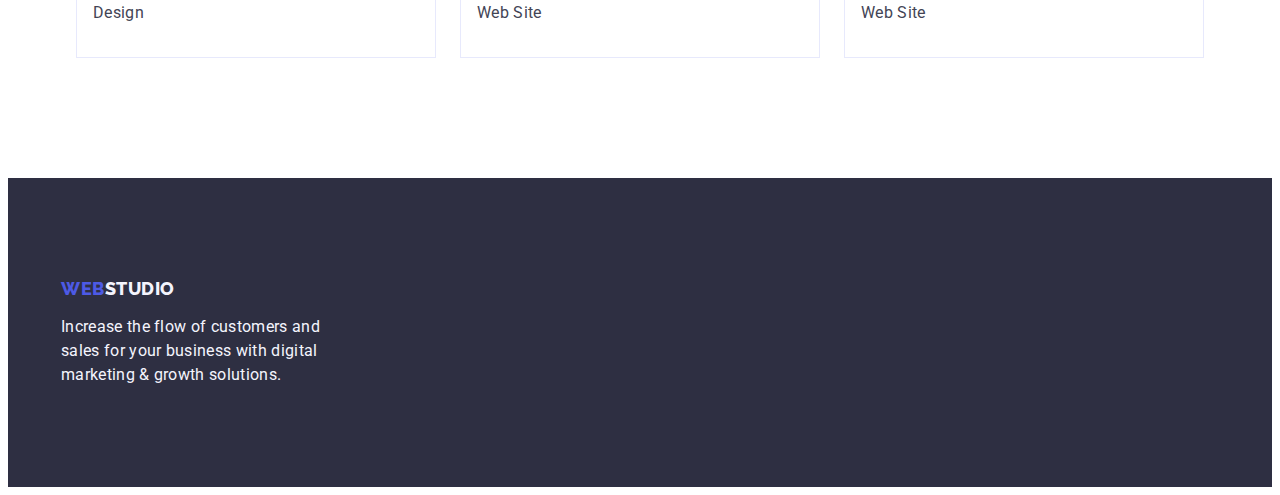
==== commit 5de4b53f: "update portfolio html" ====
--- a/portfolio.html
+++ b/portfolio.html
@@ -26,7 +26,7 @@
       <div class="header-container container">
         <nav class="nav">
           <a href="./index.html" class="header-logo logo link"
-            >Web<span class="header-logo">Studio</span></a
+            >Web<span class="header-studio">Studio</span></a
           >
 
           <ul class="list nav-list">
@@ -191,7 +191,7 @@
     <footer class="footer">
       <div class="container">
         <a href="./index.html" class="footer-logo logo link"
-          >Web<span class="footer-logo">Studio</span></a
+          >Web<span class="footer-studio">Studio</span></a
         >
         <p class="footer-text">
           Increase the flow of customers and sales for your business with digital marketing & growth
